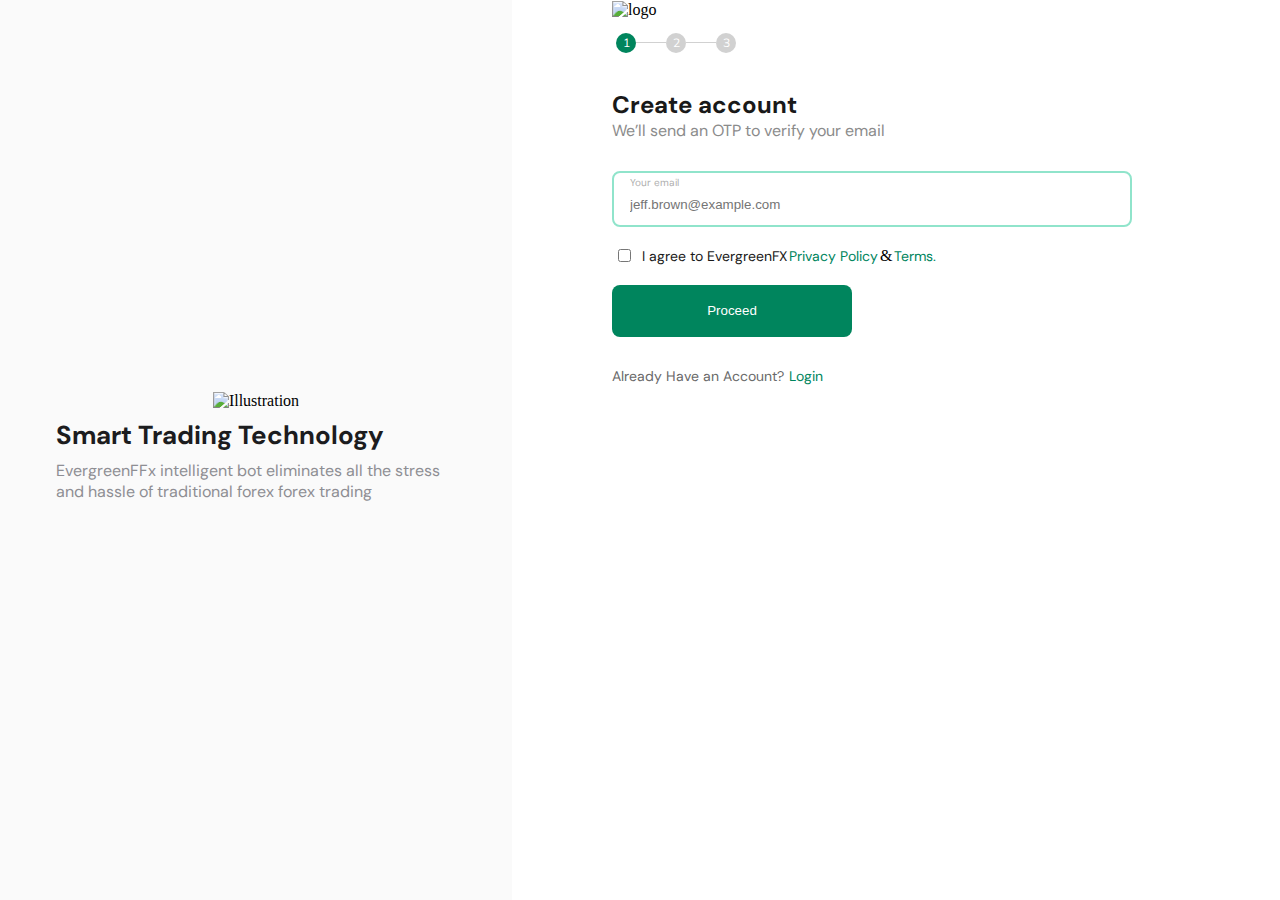
==== pages/index.html @ bc90eec7 "Initial commit" ====
<!DOCTYPE html>
<html lang="en">
<head>
    <meta charset="UTF-8">
    <meta http-equiv="X-UA-Compatible" content="IE=edge">
    <meta name="viewport" content="width=device-width, initial-scale=1.0">
    <link rel="stylesheet" href="../styles/index.css">
    <title>EvergreenFFx</title>
</head>
<body>
    <section class="parent">
        <div class="include" w3-include-html="./side.html"></div>
        <main>
            <img src="../images/logo-dark2x.png" alt="logo">
            <div class="container">
                <div class="circle circle-one">1</div>
                <div class="dash"></div>
                <div class="circle circle-two">2</div>
                <div class="dash dash-two"></div>
                <div class="circle circle-three">3</div>
            </div>

            <div class="main-content">
                <h2>Create account</h2>
                <p>We’ll send an OTP to verify your email</p>
            </div>

            <form action="../pages/verify.html">
                <div>
                    <p>Your email</p>
                    <input type="email" placeholder="jeff.brown@example.com" required>
                </div>

                <div class="container">
                    <input type="checkbox" required>
                    <div>
                        <p>I agree to EvergreenFX</p>
                        <p>Privacy Policy </p> & 
                        <p> Terms.</p>
                    </div>
                </div>

                <button>Proceed</button>
            </form>

            <div class="ask">
                <p>Already Have an Account?</p>
                <p><a href="../pages/login.html">Login</a></p>
            </div>
        </main>

    </section>
    <script src="../scripts/index.js"></script>
</body>
</html>
---- styles/index.css ----
@import url("https://fonts.googleapis.com/css?family=Mulish");
@import url("https://fonts.googleapis.com/css?family=DM Sans");
* {
  margin: 0;
  padding: 0;
  -webkit-box-sizing: border-box;
          box-sizing: border-box;
}

.parent {
  display: -webkit-box;
  display: -ms-flexbox;
  display: flex;
  width: 100%;
  height: 100%;
  min-height: 100vh;
}

.parent .include {
  width: 40%;
  height: 100%;
}

main {
  width: 60%;
  display: -webkit-box;
  display: -ms-flexbox;
  display: flex;
  padding-left: 6.25rem;
  -webkit-box-orient: vertical;
  -webkit-box-direction: normal;
      -ms-flex-direction: column;
          flex-direction: column;
  gap: 10px;
}

main img {
  margin: 1.25px 0;
  width: 10.625rem;
}

main .container {
  display: -webkit-box;
  display: -ms-flexbox;
  display: flex;
  -webkit-box-align: center;
      -ms-flex-align: center;
          align-items: center;
}

main .circle {
  width: 1.25rem;
  height: 1.25rem;
  background-color: #D1D1D1;
  margin: 2px;
  border-radius: 50%;
  text-align: center;
  display: -webkit-box;
  display: -ms-flexbox;
  display: flex;
  -webkit-box-pack: center;
      -ms-flex-pack: center;
          justify-content: center;
  -webkit-box-align: center;
      -ms-flex-align: center;
          align-items: center;
  color: white;
  font-size: 0.75rem;
  font-family: "Mulish";
}

main .circle-one {
  background-color: #00855D;
  position: relative;
  left: 0.125rem;
}

main .circle-two {
  position: relative;
  left: -0.125rem;
}

main .circle-three {
  position: relative;
  left: -0.375rem;
}

main .dash {
  width: 1.875rem;
  height: 0.0625rem;
  background-color: #D1D1D1;
}

main .dash-two {
  position: relative;
  left: -0.25rem;
}

main .main-content {
  margin-top: 1.25rem;
}

main .main-content h2 {
  color: #191919;
  font-family: "DM Sans";
  margin-top: 0.25rem;
}

main .main-content p {
  font-family: "DM Sans";
  color: #8B8B8B;
}

main form {
  margin-top: 1.25rem;
}

main form div:first-child {
  border: 0.125rem solid #90E4CB;
  border-radius: 8px;
  padding: 8px 16px;
  width: 520px;
  height: 56px;
  display: -webkit-box;
  display: -ms-flexbox;
  display: flex;
  -webkit-box-pack: start;
      -ms-flex-pack: start;
          justify-content: start;
  -webkit-box-align: end;
      -ms-flex-align: end;
          align-items: flex-end;
  text-align: center;
  position: relative;
}

main form div:first-child p {
  font-family: "DM Sans";
  font-size: 0.625rem;
  position: absolute;
  top: 3px;
  color: #AEAEAE;
}

main form div:first-child input {
  border: none;
  outline: none;
  width: 100%;
  padding-bottom: 5px;
}

main form .container {
  display: -webkit-box;
  display: -ms-flexbox;
  display: flex;
  -ms-flex-pack: distribute;
      justify-content: space-around;
  -webkit-box-align: center;
      -ms-flex-align: center;
          align-items: center;
  width: 330px;
  margin-top: 20px;
}

main form .container div {
  display: -webkit-box;
  display: -ms-flexbox;
  display: flex;
  gap: 2px;
}

main form .container div p {
  font-size: 0.875rem;
  font-family: "DM Sans";
  color: #191919;
}

main form .container div p:nth-child(2), main form .container div p:nth-child(3) {
  color: #00855D;
  cursor: pointer;
}

main form .container input:checked {
  accent-color: #00855D;
}

main form button {
  width: 240px;
  height: 52px;
  background-color: #00855D;
  border: none;
  border-radius: 8px;
  color: white;
  text-align: center;
  margin: 20px 0;
  cursor: pointer;
}

main .ask {
  display: -webkit-box;
  display: -ms-flexbox;
  display: flex;
  -webkit-box-pack: start;
      -ms-flex-pack: start;
          justify-content: flex-start;
  -webkit-box-align: center;
      -ms-flex-align: center;
          align-items: center;
  gap: 5px;
}

main .ask p {
  font-family: "DM Sans";
  font-size: 0.875rem;
}

main .ask p:first-child {
  color: #696969;
}

main .ask p:last-child {
  cursor: pointer;
}

main .ask p:last-child a {
  color: #00855D;
  text-decoration: none;
}

@media (max-width: 1050px) {
  .parent .include {
    display: none;
  }
  main {
    width: 100%;
    -webkit-box-align: center;
        -ms-flex-align: center;
            align-items: center;
    padding-left: 0;
  }
  main form {
    display: -webkit-box;
    display: -ms-flexbox;
    display: flex;
    -webkit-box-pack: center;
        -ms-flex-pack: center;
            justify-content: center;
    -webkit-box-align: center;
        -ms-flex-align: center;
            align-items: center;
    -webkit-box-orient: vertical;
    -webkit-box-direction: normal;
        -ms-flex-direction: column;
            flex-direction: column;
  }
}

@media (max-width: 540px) {
  main form div:first-child {
    width: 300px;
  }
  main form .container {
    width: 300px;
  }
  main form .container div p {
    font-size: 0.810rem;
  }
}
/*# sourceMappingURL=index.css.map */
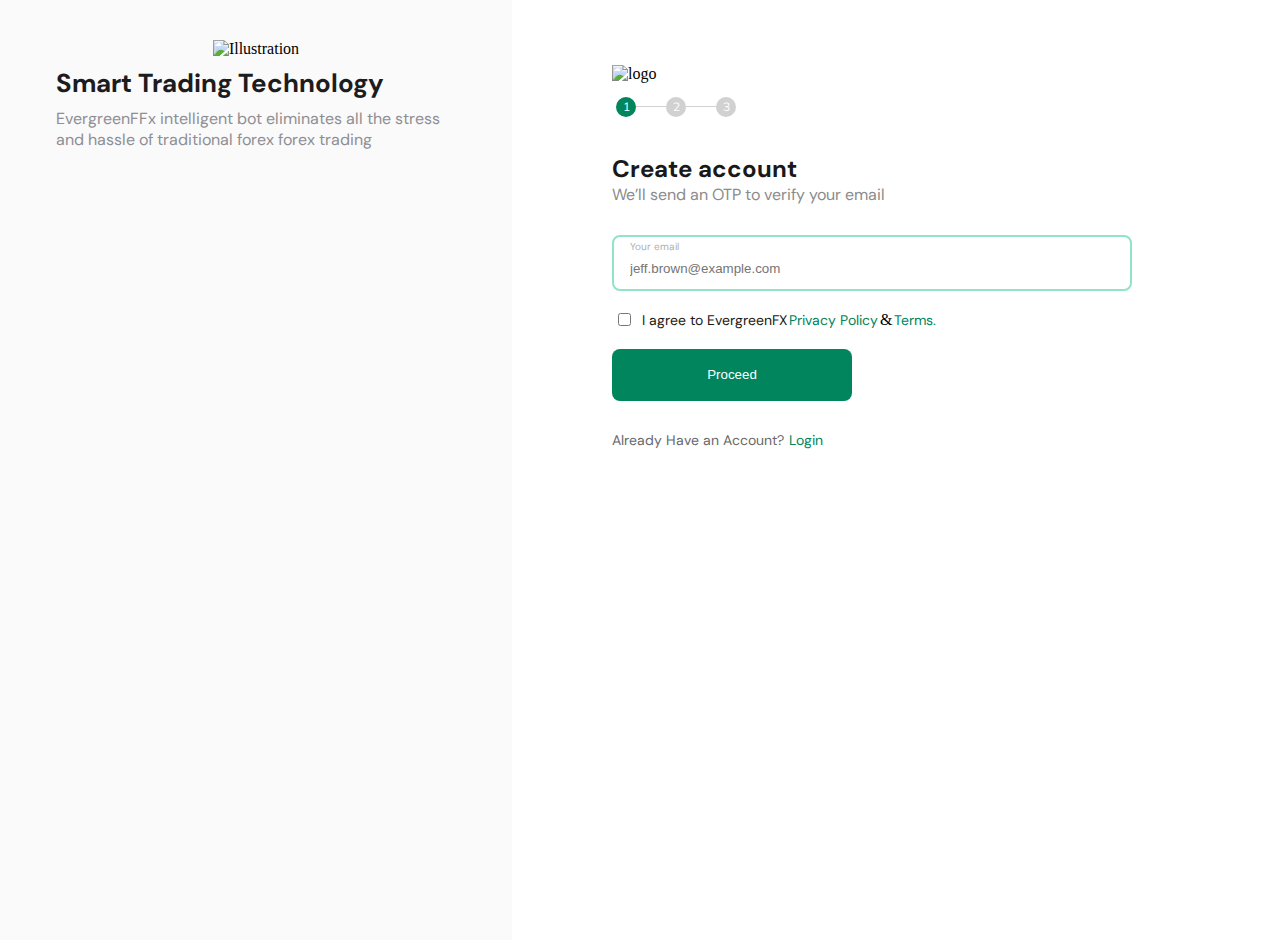
==== commit 98b8eaa2: "Initial commit" ====
--- a/pages/index.html
+++ b/pages/index.html
@@ -25,7 +25,7 @@
                 <p>We’ll send an OTP to verify your email</p>
             </div>
 
-            <form action="../pages/verify.html">
+            <form action="./verify.html">
                 <div>
                     <p>Your email</p>
                     <input type="email" placeholder="jeff.brown@example.com" required>
@@ -45,11 +45,14 @@
 
             <div class="ask">
                 <p>Already Have an Account?</p>
-                <p><a href="../pages/login.html">Login</a></p>
+                <p><a href="./login.html">Login</a></p>
             </div>
         </main>
 
     </section>
     <script src="../scripts/index.js"></script>
+    <script>
+        alert(innerWidth)
+    </script>
 </body>
 </html>--- a/styles/index.css
+++ b/styles/index.css
@@ -3,19 +3,15 @@
 * {
   margin: 0;
   padding: 0;
-  -webkit-box-sizing: border-box;
-          box-sizing: border-box;
+  box-sizing: border-box;
 }
 
 .parent {
-  display: -webkit-box;
-  display: -ms-flexbox;
   display: flex;
   width: 100%;
   height: 100%;
   min-height: 100vh;
 }
-
 .parent .include {
   width: 40%;
   height: 100%;
@@ -23,31 +19,20 @@
 
 main {
   width: 60%;
-  display: -webkit-box;
-  display: -ms-flexbox;
   display: flex;
   padding-left: 6.25rem;
-  -webkit-box-orient: vertical;
-  -webkit-box-direction: normal;
-      -ms-flex-direction: column;
-          flex-direction: column;
+  flex-direction: column;
   gap: 10px;
+  margin-top: 5%;
 }
-
 main img {
   margin: 1.25px 0;
   width: 10.625rem;
 }
-
 main .container {
-  display: -webkit-box;
-  display: -ms-flexbox;
   display: flex;
-  -webkit-box-align: center;
-      -ms-flex-align: center;
-          align-items: center;
+  align-items: center;
 }
-
 main .circle {
   width: 1.25rem;
   height: 1.25rem;
@@ -55,85 +40,62 @@
   margin: 2px;
   border-radius: 50%;
   text-align: center;
-  display: -webkit-box;
-  display: -ms-flexbox;
   display: flex;
-  -webkit-box-pack: center;
-      -ms-flex-pack: center;
-          justify-content: center;
-  -webkit-box-align: center;
-      -ms-flex-align: center;
-          align-items: center;
+  justify-content: center;
+  align-items: center;
   color: white;
   font-size: 0.75rem;
   font-family: "Mulish";
 }
-
 main .circle-one {
   background-color: #00855D;
   position: relative;
   left: 0.125rem;
 }
-
 main .circle-two {
   position: relative;
   left: -0.125rem;
 }
-
 main .circle-three {
   position: relative;
   left: -0.375rem;
 }
-
 main .dash {
   width: 1.875rem;
   height: 0.0625rem;
   background-color: #D1D1D1;
 }
-
 main .dash-two {
   position: relative;
   left: -0.25rem;
 }
-
 main .main-content {
   margin-top: 1.25rem;
 }
-
 main .main-content h2 {
   color: #191919;
   font-family: "DM Sans";
   margin-top: 0.25rem;
 }
-
 main .main-content p {
   font-family: "DM Sans";
   color: #8B8B8B;
 }
-
 main form {
   margin-top: 1.25rem;
 }
-
 main form div:first-child {
   border: 0.125rem solid #90E4CB;
   border-radius: 8px;
   padding: 8px 16px;
   width: 520px;
   height: 56px;
-  display: -webkit-box;
-  display: -ms-flexbox;
   display: flex;
-  -webkit-box-pack: start;
-      -ms-flex-pack: start;
-          justify-content: start;
-  -webkit-box-align: end;
-      -ms-flex-align: end;
-          align-items: flex-end;
+  justify-content: start;
+  align-items: flex-end;
   text-align: center;
   position: relative;
 }
-
 main form div:first-child p {
   font-family: "DM Sans";
   font-size: 0.625rem;
@@ -141,49 +103,35 @@
   top: 3px;
   color: #AEAEAE;
 }
-
 main form div:first-child input {
   border: none;
   outline: none;
   width: 100%;
   padding-bottom: 5px;
 }
-
 main form .container {
-  display: -webkit-box;
-  display: -ms-flexbox;
   display: flex;
-  -ms-flex-pack: distribute;
-      justify-content: space-around;
-  -webkit-box-align: center;
-      -ms-flex-align: center;
-          align-items: center;
+  justify-content: space-around;
+  align-items: center;
   width: 330px;
   margin-top: 20px;
 }
-
 main form .container div {
-  display: -webkit-box;
-  display: -ms-flexbox;
   display: flex;
   gap: 2px;
 }
-
 main form .container div p {
   font-size: 0.875rem;
   font-family: "DM Sans";
   color: #191919;
 }
-
 main form .container div p:nth-child(2), main form .container div p:nth-child(3) {
   color: #00855D;
   cursor: pointer;
 }
-
 main form .container input:checked {
   accent-color: #00855D;
 }
-
 main form button {
   width: 240px;
   height: 52px;
@@ -195,66 +143,48 @@
   margin: 20px 0;
   cursor: pointer;
 }
-
 main .ask {
-  display: -webkit-box;
-  display: -ms-flexbox;
   display: flex;
-  -webkit-box-pack: start;
-      -ms-flex-pack: start;
-          justify-content: flex-start;
-  -webkit-box-align: center;
-      -ms-flex-align: center;
-          align-items: center;
+  justify-content: flex-start;
+  align-items: center;
   gap: 5px;
 }
-
 main .ask p {
   font-family: "DM Sans";
   font-size: 0.875rem;
 }
-
 main .ask p:first-child {
   color: #696969;
 }
-
 main .ask p:last-child {
   cursor: pointer;
 }
-
 main .ask p:last-child a {
   color: #00855D;
   text-decoration: none;
 }
 
 @media (max-width: 1050px) {
+  .parent {
+    text-align: center;
+  }
   .parent .include {
     display: none;
   }
   main {
     width: 100%;
-    -webkit-box-align: center;
-        -ms-flex-align: center;
-            align-items: center;
+    align-items: center;
+    gap: 10px;
+    margin-top: 30px;
     padding-left: 0;
   }
   main form {
-    display: -webkit-box;
-    display: -ms-flexbox;
     display: flex;
-    -webkit-box-pack: center;
-        -ms-flex-pack: center;
-            justify-content: center;
-    -webkit-box-align: center;
-        -ms-flex-align: center;
-            align-items: center;
-    -webkit-box-orient: vertical;
-    -webkit-box-direction: normal;
-        -ms-flex-direction: column;
-            flex-direction: column;
+    justify-content: center;
+    align-items: center;
+    flex-direction: column;
   }
 }
-
 @media (max-width: 540px) {
   main form div:first-child {
     width: 300px;
@@ -263,7 +193,6 @@
     width: 300px;
   }
   main form .container div p {
-    font-size: 0.810rem;
+    font-size: 0.81rem;
   }
-}
-/*# sourceMappingURL=index.css.map */+}/*# sourceMappingURL=index.css.map */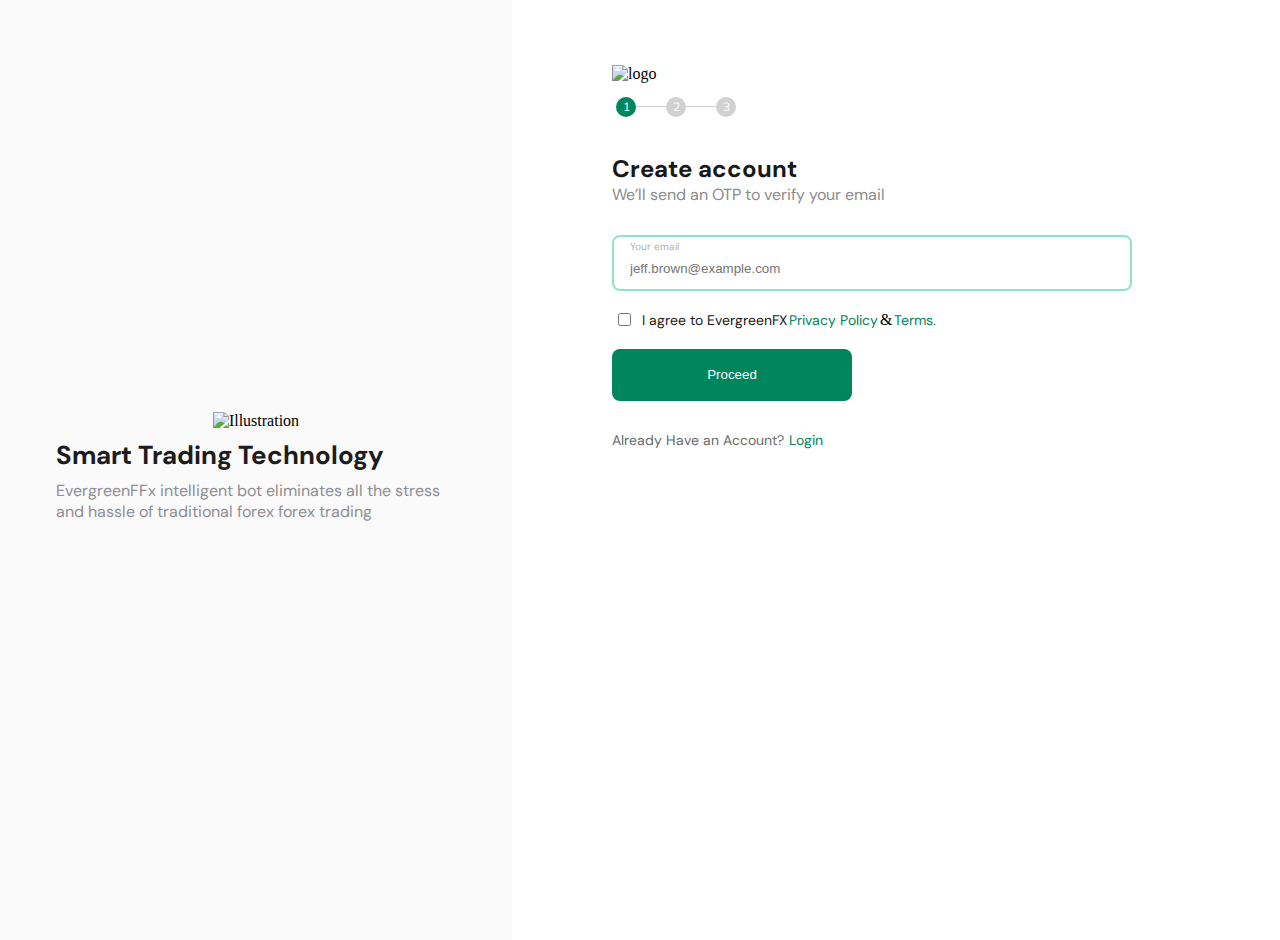
==== commit 3a6e8bc7: "Initial commit" ====
--- a/pages/index.html
+++ b/pages/index.html
@@ -51,8 +51,5 @@
 
     </section>
     <script src="../scripts/index.js"></script>
-    <script>
-        alert(innerWidth)
-    </script>
 </body>
 </html>